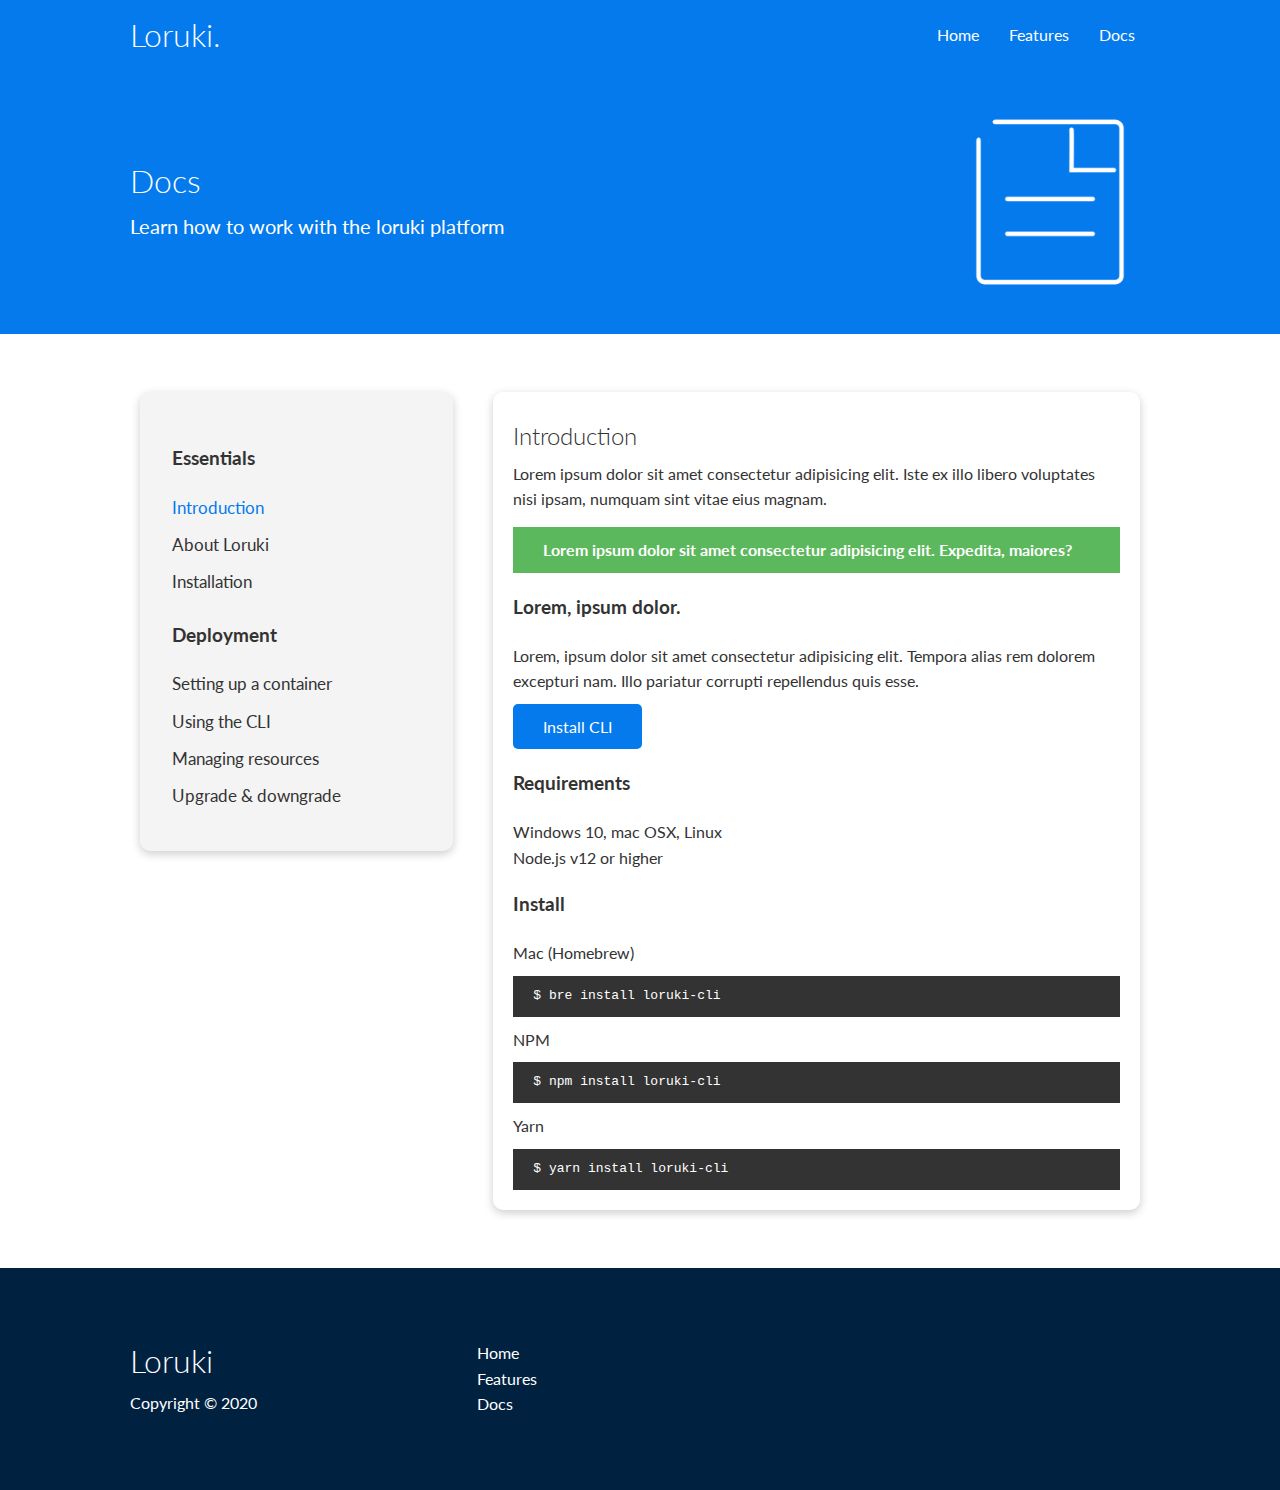
==== docs.html @ 3dec6fb0 "docs page" ====
<!DOCTYPE html>
<html lang="en">
<head>
    <meta charset="UTF-8">
    <meta name="viewport" content="width=device-width, initial-scale=1.0">
    <link rel="stylesheet" href="https://cdnjs.cloudflare.com/ajax/libs/font-awesome/5.15.1/css/all.min.css" integrity="sha512-+4zCK9k+qNFUR5X+cKL9EIR+ZOhtIloNl9GIKS57V1MyNsYpYcUrUeQc9vNfzsWfV28IaLL3i96P9sdNyeRssA==" crossorigin="anonymous" />
    <link rel="stylesheet" href="css/style.css">
    <title>Loruki | Cloud Hosting For Everyone</title>
</head>
<body>
    <div class="navbar">
        <div class="container flex">
            <h1 class="logo">Loruki.</h1>
            <nav>
                <ul>
                    <li><a href="index.html">Home</a></li>
                    <li><a href="features.html">Features</a></li>
                    <li><a href="docs.html">Docs</a></li>
                </ul>
            </nav>
        </div>
    </div>
    <section class="docs-head bg-primary py-3">
        <div class="container grid">
            <div>
                <h1 class="md">Docs</h1>
                <p class="lead">
                    Learn how to work with the loruki platform
                </p>
            </div>
            <img src="images/docs.png" alt="">
        </div>
    </section>
    <!--Docs main-->
    <section class="docs-main my-4">
        <div class="container grid">
            <div class="card bg-light p-3">
                <h3 class="my-2">Essentials</h3>
                <nav>
                    <ul>
                        <li><a class="text-primary" href="#">Introduction</a></li>
                        <li><a href="#">About Loruki</a></li>
                        <li><a href="#">Installation</a></li>
                    </ul>
                </nav>
                <h3 class="my-2">Deployment</h3>
                <nav>
                    <ul>
                        <li><a href="#">Setting up a container</a></li>
						<li><a href="#">Using the CLI</a></li>
						<li><a href="#">Managing resources</a></li>
						<li><a href="#">Upgrade & downgrade</a></li>
                    </ul>
                </nav>
                
            </div>
            <div class="card">
                <h2>Introduction</h2>
                <p>Lorem ipsum dolor sit amet consectetur adipisicing elit. Iste ex illo libero voluptates nisi ipsam, numquam sint vitae eius magnam.</p>
                <div class="alert alert-success">
                    <i class="fas fa-info"></i>Lorem ipsum dolor sit amet consectetur adipisicing elit. Expedita, maiores?
                </div>

                <h3>Lorem, ipsum dolor.</h3>
                <p>Lorem, ipsum dolor sit amet consectetur adipisicing elit. Tempora alias rem dolorem excepturi nam. Illo pariatur corrupti repellendus quis esse.</p>
                <a href="#" class="btn btn-primary">Install CLI</a>

                <h3>Requirements</h3>
                <ul>
                    <li>Windows 10, mac OSX, Linux</li>
                    <li>Node.js v12 or higher</li>
                </ul>

                <h3>Install</h3>
                <p>Mac (Homebrew)</p>
                <pre><code>$ bre install loruki-cli</code></pre>
                <p>NPM</p>
                <pre><code>$ npm install loruki-cli</code></pre>
                <p>Yarn</p>
                <pre><code>$ yarn install loruki-cli</code></pre>
            </div>
        </div>
    </section>
    <!-- Footer -->
    <footer class="footer bg-dark py-5">
    <div class="container grid grid-3">
        <div>
            <h1>Loruki
            </h1>
            <p>Copyright &copy; 2020</p>
        </div>
        <nav>
            <ul>
                <li><a href="index.html">Home</a></li>
                <li><a href="features.html">Features</a></li>
                <li><a href="docs.html">Docs</a></li>
            </ul>
        </nav>
        <div class="social">
            <a href="#"><i class="fab fa-github fa-2x"></i></a>
            <a href="#"><i class="fab fa-facebook fa-2x"></i></a>
            <a href="#"><i class="fab fa-instagram fa-2x"></i></a>
            <a href="#"><i class="fab fa-twitter fa-2x"></i></a>
        </div>
    </div>
</footer>
</body>
</html>
---- css/style.css ----
@import url('https://fonts.googleapis.com/css2?family=Lato:wght@300&display=swap');

:root {
    --primary-color: #047aed;
    --secondary-color: #1c3fa8;
    --dark-color: #002240;
    --light-color: #f4f4f4;
    --success-color:#5cb85c;
    --error-color:#d9534f;
}

*{
    box-sizing: border-box;
    padding: 0;
    margin: 0;
}

body {
    font-family: 'lato', sans-serif;
    color: #333;
    line-height: 1.6;
}

ul {
    list-style-type: none;
}

a {
    text-decoration: none;
    color: #333;
}

h1,h2 {
    font-weight: 300;
    line-height: 1.2;
    margin: 10px 0;
}

p {
    margin: 10px 0;
}

img {
    width: 100%;
}

code, pre {
    background: #333;
    color: #fff;
    padding: 10px;
}

/*Navbar*/
.navbar{
    background-color: var(--primary-color);
    color: #fff;
    height: 70px;
}
.navbar ul {
    display: flex;
}

.navbar a {
    color: #fff;
    padding: 10px;
    margin: 0 5px;
}
.navbar a:hover {
    border-bottom: 2px #fff solid;
}
.navbar .flex{
    justify-content: space-between;
}

.showcase {
    height: 400px;
    background-color: var(--primary-color);
    color: #fff;
    position: relative;
}
.showcase h1 {
    font-size: 40px;
}
.showcase p {
    margin: 20px 0;
}
.showcase .grid {
    overflow: visible;
    grid-template-columns: 55% 45%;
    gap: 30px;
}
.showcase-form {
    position: relative;
    top: 60px;
    height: 350px;
    width: 400px;
    padding: 40px;
    z-index: 100;
}
.showcase-form .form-control {
    margin: 30px 0;

}

.showcase-form input:focus {
    outline: none;
}


.showcase-form input[type='text'],
.showcase-form input[type='email'] {
  border: 0;
  border-bottom: 1px solid #b4becb;
  width: 100%;
  padding: 3px;
  font-size: 16px;
}
.showcase-form input:focus {
    outline: none;
}
.showcase::before,
.showcase::after {
    content: '';
    position: absolute;
    height: 100px;
    bottom: -70px;
    right: 0;
    left: 0;
    background: #fff;
    transform: skewY(-3deg);
    -webkit-transform: skewY(-3deg);
    -moz-transform: skewY(-3deg);
    -ms-transform: skewY(-3deg);
}
/* Static*/
.stats {
    padding-top: 100px;
}
.stats-heading {
    max-width: 500px;
    margin: auto;
}
.stats .grid h3{
    font-size: 35px;
}
.stats .grid p{
    font-size: 20px;
    font-weight: bold;

}
.card{
    background-color: #fff;
    color: #333;
    border-radius: 10px;
    box-shadow: 0 3px 10px rgba(0, 0, 0,0.2);
    padding: 20px;
    margin: 10px;
}
.btn {
    display: inline-block;
    padding: 10px 30px;
    cursor: pointer;
    background: var(--primary-color);
    columns: #fff;
    border: none;
    border-radius: 5px;
}

.btn-outline{
    background-color: transparent;
    border: 1px #fff solid;
}
.btn:hover {
    transform: scale(0.9);
}

/* Backgrounds & colored buttons */
.bg-primary,
.btn-primary {
  background-color: var(--primary-color);
  color: #fff;
}

.bg-secondary,
.btn-secondary {
  background-color: var(--secondary-color);
  color: #fff;
}

.bg-dark,
.btn-dark {
  background-color: var(--dark-color);
  color: #fff;
}

.bg-light,
.btn-light {
  background-color: var(--light-color);
  color: #333;
}

.bg-primary a,
.btn-primary a,
.bg-secondary a,
.btn-secondary a,
.bg-dark a,
.btn-dark a {
  color: #fff;
}

/* Text Colors*/
.text-primary {
  color: var(--primary-color);
}

.text-secondary{
  color: var(--secondary-color);
}

.text-dark {
  color: var(--dark-color);
}

.text-light{
  color: var(--light-color);
}


/* Text Sizes*/
.lead {
    font-size: 20px;
}
.sm{
    font-size: 1rem;
}
.lg {
    font-size: 3rem;
}
.xl {
    font-size: 4rem;
}

.text-center {
    text-align: center;
}

/* Alert */
.alert {
    background-color: var(--light-color);
    padding: 10px 20px;
    font-weight: bold;
    margin: 15px 0;

}
.alert i {
    margin-right: 10px;
}

.alert-success {
    background-color: var(--success-color);
    color: #fff;
}
.alert-error {
    background-color: var(--error-color);
    color: #fff;
}

.container {
    max-width: 1100px;
    margin: 0 auto;
    overflow: auto;
    padding: 0 40px;
}  

.flex{
    display: flex;
    justify-content: center;
    align-items: center;
    height: 100%;
}

.grid {
    display: grid;
    grid-template-columns: repeat(2, 1fr);
    gap: 20px;
    justify-content: center;
    align-items: center;
    height: 100%;
}

.grid-3 {
    grid-template-columns: repeat(3, 1fr);
}

/*Margin*/
.my-1 {
    margin: 1rem 0;
}
.my-2 {
    margin: 1.5rem 0;
}
.my-3 {
    margin: 2rem 0;
}
.my-4 {
    margin: 3rem 0;
}
.my-5 {
    margin: 4rem 0;
}


.m-1 {
    margin: 1rem ;
}
.m-2 {
    margin: 1.5rem;
}
.m-3 {
    margin: 2rem;
}
.m-4 {
    margin: 3rem;
}
.m-5 {
    margin: 4rem;
}

/*padding*/

.py-1 {
    padding: 1rem 0;
}
.py-2 {
    padding: 1.5rem 0;
}
.py-3 {
    padding: 2rem 0;
}
.py-4 {
    padding: 3rem 0;
}
.py-5 {
    padding: 4rem 0;
}


.p-1 {
    padding: 1rem ;
}
.p-2 {
    padding: 1.5rem;
}
.p-3 {
    padding: 2rem;
}
.p-4 {
    padding: 3rem;
}
.p-5 {
    padding: 4rem;
}

/*Cli*/
.cli .grid{
    grid-template-columns: repeat(3, 1fr);  
    grid-template-rows: repeat(2, 1fr);
}

.cli .grid > *:first-child {
    grid-column: 1 / span 2;
    grid-row: 1 / span 2;
}

/* Cloud */
.cloud .grid {
    grid-template-columns: 4fr 3fr;

}
/* Languages */

.languages .flex {
    flex-wrap: wrap;
  }
  
  .languages .card {
    text-align: center;
    margin: 18px 10px 40px;
    transition: transform 0.2s ease-in;
  }
  
  .languages .card h4 {
    font-size: 20px;
    margin-bottom: 10px;
  }
  
  .languages .card:hover {
    transform: translateY(-15px);
  }
  


/* Feature*/

.features-head img, 
.docs-head img {
    width: 200px;
    justify-self: flex-end;
}

.features-sub-head img{
    width: 300px;
    justify-self: flex-end;
} 
.features-main .card > i {
    margin-right: 20px;

}
.features-main .grid{
    padding: 30px;
}
.features-main .grid > *:first-child {
    grid-column: 1 /span 3;
    
}
.features-main .grid > *:nth-child(2) {
    grid-column: 1/span 2;
}

/*Docs*/
.docs-main h3 {
    margin: 20px 0;
}

.docs-main .grid {
    grid-template-columns: 1fr 2fr;
    align-items: flex-start;
}
.docs-main nav li {
    font-size: 17px;
    padding-bottom: 5px;
    margin-bottom: 5px;
    border-bottom: 1px;
}

.docs-main a:hover {
    font-weight: bold;
}

/* Footer */
.footer .social a {
    margin: 0 10px;
}



/*Tablets and under*/

@media (max-width: 768px) {
    .grid,
    .showcase .grid,
    .stats .grid,
    .cli .grid,
    .cloud .grid,
    .features-main .grid,
    .docs-main .grid
    {
        grid-template-columns: 1fr;
        grid-template-rows: 1fr;
    }

    .showcase {
        height: auto;
    }

    .showcase-text {
        text-align: center;
        margin-top: 40px;
    }

    .showcase-form {
        justify-self: center;
        margin: auto;
    }

    .cli .grid > *:first-child {
        grid-column: 1;
        grid-row: 1;
    }
    .features-head,
    .features-sub-head,
    .docs-head {
        text-align: center;
    }
    .features-head img,
    .features-sub-head  img,
    .docs-head img{
        justify-self: center;
    }

    .features-main .grid > *:first-child,
    .features-main .grid > *:nth-child(2) {
        grid-column: 1;
    }
}

/* Mobile */
@media(max-width: 500px) {
    .navbar {
        height: 110px;
    }

    .navbar .flex {
        flex-direction: column;
    }

    .navbar ul {
        padding: 10px;
        background-color: rgba(0, 0, 0, 0.1);
    }

}
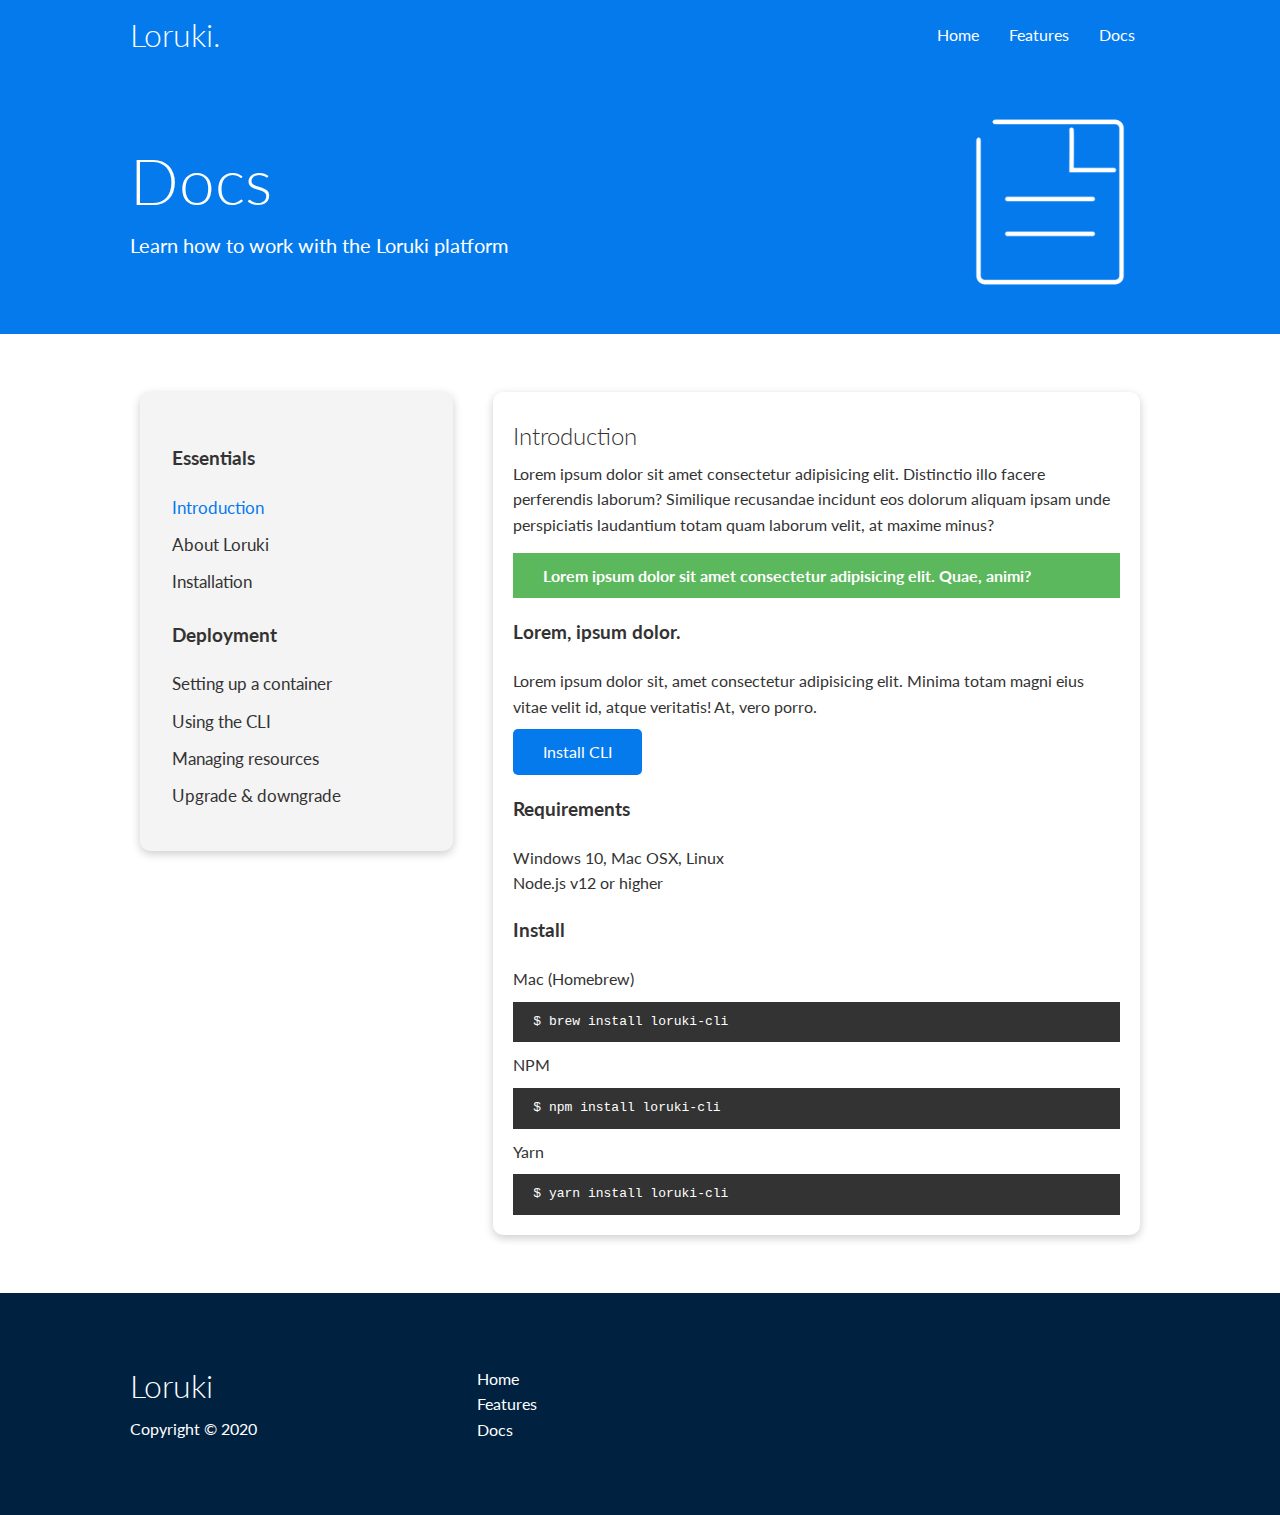
==== commit f4f4b805: "adding animation" ====
--- a/docs.html
+++ b/docs.html
@@ -4,10 +4,12 @@
     <meta charset="UTF-8">
     <meta name="viewport" content="width=device-width, initial-scale=1.0">
     <link rel="stylesheet" href="https://cdnjs.cloudflare.com/ajax/libs/font-awesome/5.15.1/css/all.min.css" integrity="sha512-+4zCK9k+qNFUR5X+cKL9EIR+ZOhtIloNl9GIKS57V1MyNsYpYcUrUeQc9vNfzsWfV28IaLL3i96P9sdNyeRssA==" crossorigin="anonymous" />
+    <link rel="stylesheet" href="css/utilities.css">
     <link rel="stylesheet" href="css/style.css">
     <title>Loruki | Cloud Hosting For Everyone</title>
 </head>
 <body>
+    <!-- Navbar -->
     <div class="navbar">
         <div class="container flex">
             <h1 class="logo">Loruki.</h1>
@@ -20,18 +22,21 @@
             </nav>
         </div>
     </div>
+
+    <!-- Head -->
     <section class="docs-head bg-primary py-3">
         <div class="container grid">
             <div>
-                <h1 class="md">Docs</h1>
+                <h1 class="xl">Docs</h1>
                 <p class="lead">
-                    Learn how to work with the loruki platform
+                    Learn how to work with the Loruki platform
                 </p>
             </div>
             <img src="images/docs.png" alt="">
         </div>
     </section>
-    <!--Docs main-->
+
+    <!-- Docs main -->
     <section class="docs-main my-4">
         <div class="container grid">
             <div class="card bg-light p-3">
@@ -43,66 +48,69 @@
                         <li><a href="#">Installation</a></li>
                     </ul>
                 </nav>
+
                 <h3 class="my-2">Deployment</h3>
                 <nav>
                     <ul>
                         <li><a href="#">Setting up a container</a></li>
-						<li><a href="#">Using the CLI</a></li>
-						<li><a href="#">Managing resources</a></li>
-						<li><a href="#">Upgrade & downgrade</a></li>
+							<li><a href="#">Using the CLI</a></li>
+							<li><a href="#">Managing resources</a></li>
+							<li><a href="#">Upgrade & downgrade</a></li>
                     </ul>
                 </nav>
-                
             </div>
             <div class="card">
                 <h2>Introduction</h2>
-                <p>Lorem ipsum dolor sit amet consectetur adipisicing elit. Iste ex illo libero voluptates nisi ipsam, numquam sint vitae eius magnam.</p>
+                <p>Lorem ipsum dolor sit amet consectetur adipisicing elit. Distinctio illo facere perferendis laborum? Similique recusandae incidunt eos dolorum aliquam ipsam unde perspiciatis laudantium totam quam laborum velit, at maxime minus?</p>
+
                 <div class="alert alert-success">
-                    <i class="fas fa-info"></i>Lorem ipsum dolor sit amet consectetur adipisicing elit. Expedita, maiores?
+                    <i class="fas fa-info"></i> Lorem ipsum dolor sit amet consectetur adipisicing elit. Quae, animi?
                 </div>
 
                 <h3>Lorem, ipsum dolor.</h3>
-                <p>Lorem, ipsum dolor sit amet consectetur adipisicing elit. Tempora alias rem dolorem excepturi nam. Illo pariatur corrupti repellendus quis esse.</p>
+                <p>Lorem ipsum dolor sit, amet consectetur adipisicing elit. Minima totam magni eius vitae velit id, atque veritatis! At, vero porro.</p>
                 <a href="#" class="btn btn-primary">Install CLI</a>
 
                 <h3>Requirements</h3>
                 <ul>
-                    <li>Windows 10, mac OSX, Linux</li>
+                    <li>Windows 10, Mac OSX, Linux</li>
                     <li>Node.js v12 or higher</li>
                 </ul>
 
                 <h3>Install</h3>
                 <p>Mac (Homebrew)</p>
-                <pre><code>$ bre install loruki-cli</code></pre>
+                <pre><code>$ brew install loruki-cli</code></pre>
                 <p>NPM</p>
                 <pre><code>$ npm install loruki-cli</code></pre>
                 <p>Yarn</p>
                 <pre><code>$ yarn install loruki-cli</code></pre>
+
             </div>
         </div>
     </section>
+    
     <!-- Footer -->
     <footer class="footer bg-dark py-5">
-    <div class="container grid grid-3">
-        <div>
-            <h1>Loruki
-            </h1>
-            <p>Copyright &copy; 2020</p>
+        <div class="container grid grid-3">
+            <div>
+                <h1>Loruki
+                </h1>
+                <p>Copyright &copy; 2020</p>
+            </div>
+            <nav>
+                <ul>
+                    <li><a href="index.html">Home</a></li>
+                    <li><a href="features.html">Features</a></li>
+                    <li><a href="docs.html">Docs</a></li>
+                </ul>
+            </nav>
+            <div class="social">
+                <a href="#"><i class="fab fa-github fa-2x"></i></a>
+                <a href="#"><i class="fab fa-facebook fa-2x"></i></a>
+                <a href="#"><i class="fab fa-instagram fa-2x"></i></a>
+                <a href="#"><i class="fab fa-twitter fa-2x"></i></a>
+            </div>
         </div>
-        <nav>
-            <ul>
-                <li><a href="index.html">Home</a></li>
-                <li><a href="features.html">Features</a></li>
-                <li><a href="docs.html">Docs</a></li>
-            </ul>
-        </nav>
-        <div class="social">
-            <a href="#"><i class="fab fa-github fa-2x"></i></a>
-            <a href="#"><i class="fab fa-facebook fa-2x"></i></a>
-            <a href="#"><i class="fab fa-instagram fa-2x"></i></a>
-            <a href="#"><i class="fab fa-twitter fa-2x"></i></a>
-        </div>
-    </div>
-</footer>
+    </footer>
 </body>
 </html>--- a/css/style.css
+++ b/css/style.css
@@ -49,6 +49,11 @@
     color: #fff;
     padding: 10px;
 }
+.hidden {
+    visibility: hidden;
+    height: 0;
+}
+
 
 /*Navbar*/
 .navbar{
@@ -89,6 +94,10 @@
     grid-template-columns: 55% 45%;
     gap: 30px;
 }
+.showcase-text {
+    animation: slideInFromLeft 1s ease-in;
+}
+
 .showcase-form {
     position: relative;
     top: 60px;
@@ -96,6 +105,7 @@
     width: 400px;
     padding: 40px;
     z-index: 100;
+    animation: slideInFromRight 1s ease-in;
 }
 .showcase-form .form-control {
     margin: 30px 0;
@@ -135,19 +145,23 @@
 /* Static*/
 .stats {
     padding-top: 100px;
-}
+    animation: slideInFromBottom 1s ease-in;
+}
+  
 .stats-heading {
     max-width: 500px;
     margin: auto;
 }
-.stats .grid h3{
+  
+.stats .grid h3 {
     font-size: 35px;
 }
-.stats .grid p{
+  
+.stats .grid p {
     font-size: 20px;
     font-weight: bold;
-
-}
+}
+
 .card{
     background-color: #fff;
     color: #333;
@@ -452,8 +466,45 @@
     margin: 0 10px;
 }
 
-
-
+/*Animation*/
+@keyframes slideInFromLeft {
+    0% {
+        transform: translateX(-100%);
+    }
+
+    100% {
+        transform: translateX(0);
+    }
+}
+
+@keyframes slideInFromRight {
+    0% {
+        transform: translateX(100%);
+    }
+
+    100% {
+        transform: translateX(0);
+    }
+}
+
+@keyframes slideInFromTop {
+    0% {
+        transform: translateY(-100%);
+    }
+
+    100% {
+        transform: translateX(0);
+    }
+}
+@keyframes slideInFromBottom {
+    0% {
+        transform: translateY(100%);
+    }
+
+    100% {
+        transform: translateX(0);
+    }
+}
 /*Tablets and under*/
 
 @media (max-width: 768px) {
